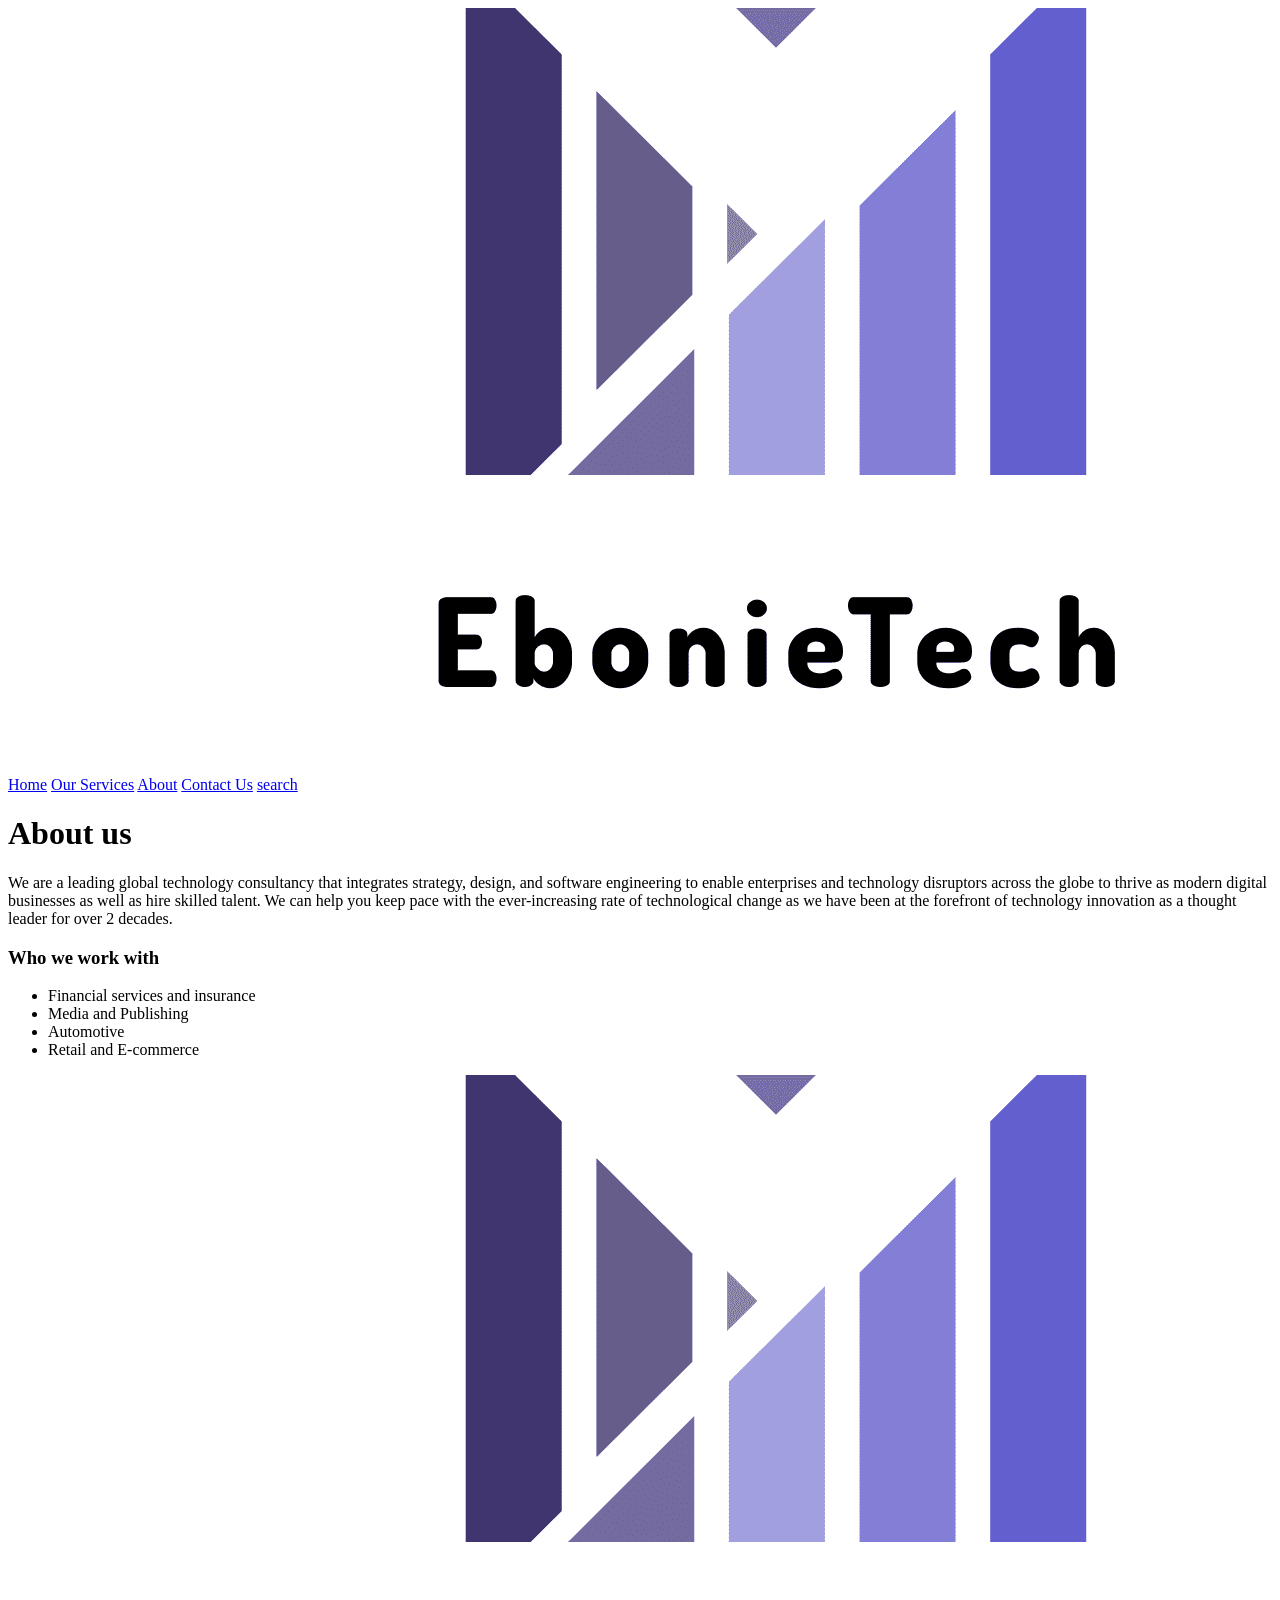
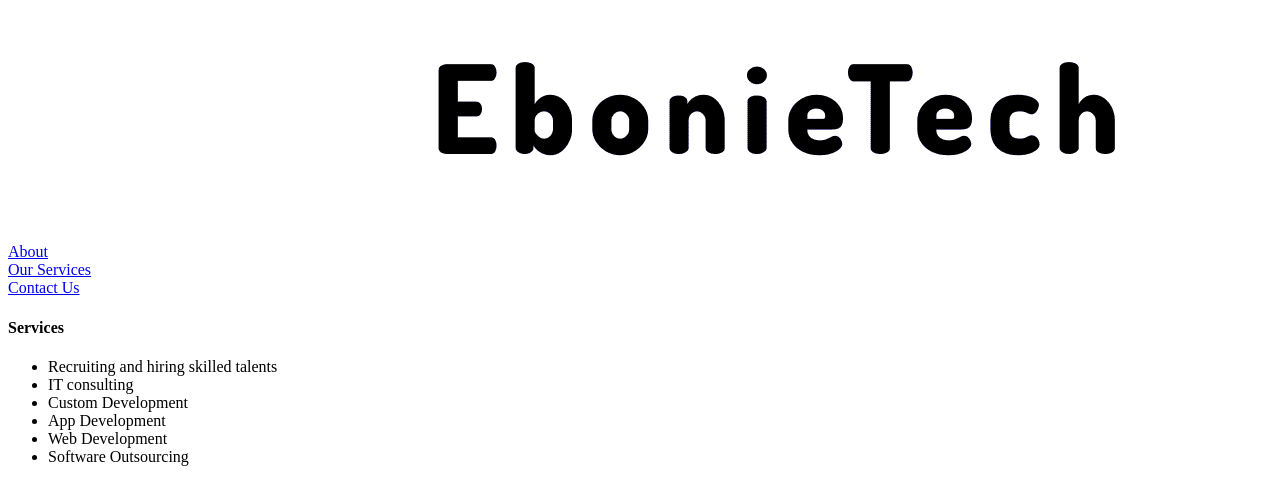
==== about.Html @ 0ead0690 "initial commit" ====
<html lang="en">
<head>
    <meta charset="UTF-8">
    <meta name="viewport" content="width=device-width, initial-scale=1.0">
    <title>Ebonie Tech</title>
    <link rel="icon" type="image/x-icon" href="images/favicon.png">
    <link rel="stylesheet" href="css/style.css">
    <link rel="stylesheet" href="css/nav-style.css">
</head>
<body>
    <nav class="navbar">

        <a href="index.html"><img src="images/linkedin_banner_image_1.png" alt="my-logo" class="logo"></a>
      <div class="container">
        <a href="index.html"><span>Home</span></a>
        <a href="Our-Services.Html"><span>Our Services</span></a>
        <a class="active" href="about.Html"><span>About</span></a>
        <a href="contact-us.HTml"><span>Contact Us</span></a>
        <a href="search.Html"><span>search</span></a>
      </div> 
    </nav> 
    <img src="" alt="">
    <div>
        <h1>About us</h1>
        We are a leading global technology consultancy that integrates strategy, design, and software engineering to enable enterprises and technology disruptors across the globe to thrive as modern digital businesses as well as hire skilled talent. We can help you keep pace with the ever-increasing rate of technological change as we have been at the forefront of technology innovation as a thought leader for over 2 decades.
        <h3>Who we work with</h3>
        <Ul>
            <li>Financial services and insurance</li>
            <li>Media and Publishing</li>
            <li>Automotive</li>
            <li>Retail and E-commerce</li>
        </Ul>
    </div>
    <footer>
        <div class="wrapper">
            <div class="item1">
                <a href="index.html"><img src="images/linkedin_banner_image_1.png" alt="my-logo" class="logo"></a>

            </div>
            <div class="item2">
             <a href="about.Html"><span>About</span></a><br>
             <a href="Our-Services.Html"><span>Our Services</span></a><br>
             <a href="contact-us.HTml"><span>Contact Us</span></a>
            </div>      
            <div class="item3">
                <h4>Services</h4>
                <Ul>
                    <li>Recruiting and hiring skilled talents</li>
                    <li>IT consulting</li>
                    <li>Custom Development</li>
                    <li>App Development</li>
                    <li>Web Development</li>
                    <li>Software Outsourcing</li>
                </Ul>
            <div>            
        </div>
    </footer>
</body>
</html>
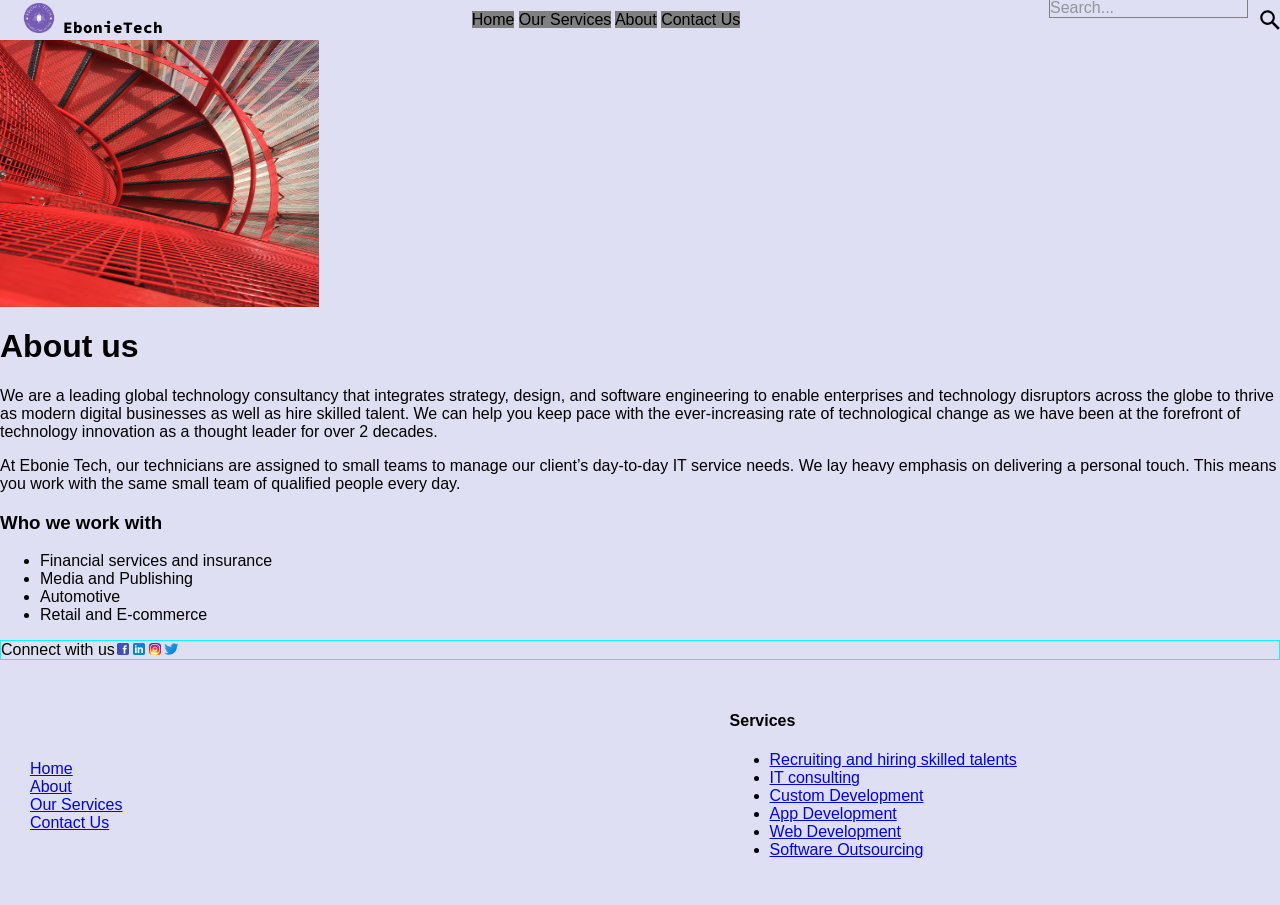
==== commit 0dfeb4fd: "add mobile menu" ====
--- a/about.Html
+++ b/about.Html
@@ -3,26 +3,36 @@
     <meta charset="UTF-8">
     <meta name="viewport" content="width=device-width, initial-scale=1.0">
     <title>Ebonie Tech</title>
-    <link rel="icon" type="image/x-icon" href="images/favicon.png">
-    <link rel="stylesheet" href="css/style.css">
-    <link rel="stylesheet" href="css/nav-style.css">
+    <link rel="icon" type="image/x-icon" href="images/logo.png">
+    <link rel="stylesheet" href="css/global.css">
+    <link rel="stylesheet" href="css/index.css">
+    <link rel="preconnect" href="https://fonts.googleapis.com"><link rel="preconnect" href="https://fonts.gstatic.com" crossorigin><link href="https://fonts.googleapis.com/css2?family=Kenia&family=Montserrat:wght@400;700&family=Source+Code+Pro:wght@700;800;900&display=swap" rel="stylesheet">
 </head>
 <body>
-    <nav class="navbar">
-
-        <a href="index.html"><img src="images/linkedin_banner_image_1.png" alt="my-logo" class="logo"></a>
-      <div class="container">
-        <a href="index.html"><span>Home</span></a>
-        <a href="Our-Services.Html"><span>Our Services</span></a>
-        <a class="active" href="about.Html"><span>About</span></a>
-        <a href="contact-us.HTml"><span>Contact Us</span></a>
-        <a href="search.Html"><span>search</span></a>
-      </div> 
+    <nav class="navbar">      
+        <div>
+            <a href="index.html"><img src="images/logo.png" alt="my-logo" class="logo"><span class="logo-text">EbonieTech</span></a>
+        </div>
+        <div class="topnav">
+         <a class="active" href="index.html"><span>Home</span></a>
+         <a href="Our-Services.html"><span>Our Services</span></a>
+         <a href="about.html"><span>About</span></a>
+         <a href="contact-us.html"><span>Contact Us</span></a>
+        </div>
+         <div class="search-bar">
+         <input type="search" id="query" name="q" placeholder="Search..."
+         aria-label="Search through the site content">
+         <button><svg viewBox="0 0 1024 1024"><path class="path1" d="M848.471 928l-263.059-263.059c-48.941 36.706-110.118 55.059-177.412 55.059-171.294 0-312-140.706-312-312s140.706-312 312-312c171.294 0 312 140.706 312 312 0 67.294-24.471 128.471-55.059 177.412l263.059 263.059-79.529 79.529zM189.623 408.078c0 121.364 97.091 218.455 218.455 218.455s218.455-97.091 218.455-218.455c0-121.364-103.159-218.455-218.455-218.455-121.364 0-218.455 97.091-218.455 218.455z"></path></svg></button> 
+        </div>
+         
     </nav> 
-    <img src="" alt="">
+    <img class="pic" src="images/crystal-yeomans-ohAiK2ueqEY-unsplash.jpg" alt="red spiral stairs">
     <div>
         <h1>About us</h1>
-        We are a leading global technology consultancy that integrates strategy, design, and software engineering to enable enterprises and technology disruptors across the globe to thrive as modern digital businesses as well as hire skilled talent. We can help you keep pace with the ever-increasing rate of technological change as we have been at the forefront of technology innovation as a thought leader for over 2 decades.
+       <p> We are a leading global technology consultancy that integrates strategy, design, and software engineering to enable enterprises and technology disruptors across the globe to thrive as modern digital businesses as well as hire skilled talent. We can help you keep pace with the ever-increasing rate of technological change as we have been at the forefront of technology innovation as a thought leader for over 2 decades.</p>
+        <p>
+            At Ebonie Tech, our technicians are assigned to small teams to manage our client’s day-to-day IT service needs. We lay heavy emphasis on delivering a personal touch. This means you work with the same small team of qualified people every day.
+         </p>
         <h3>Who we work with</h3>
         <Ul>
             <li>Financial services and insurance</li>
@@ -31,26 +41,31 @@
             <li>Retail and E-commerce</li>
         </Ul>
     </div>
-    <footer>
-        <div class="wrapper">
+    <div class="Connect">
+        Connect with us<br> 
+        <a href="https://www.facebook.com/"><img src="images/icons8-facebook-color-16.png"></a>
+       <a href="https://www.linkedin.com/"><img src="images/icons8-linkedin-color-16.png"></a>
+          <a href="https://www.instagram.com/"><img src="images/icons8-instagram-16.png"></a>
+          <a href="https://www.twitter.com/"><img src="images/icons8-twitter-16.png"></a>
+
+  </div>
+  <footer>
+        <div class="grid-container">
             <div class="item1">
-                <a href="index.html"><img src="images/linkedin_banner_image_1.png" alt="my-logo" class="logo"></a>
-
+                <a href="index.html">Home</a><br>
+                <a href="about.html"><span>About</span></a><br>
+                <a href="Our-Services.html"><span>Our Services</span></a><br>
+                <a href="contact-us.html"><span>Contact Us</span></a>                
             </div>
             <div class="item2">
-             <a href="about.Html"><span>About</span></a><br>
-             <a href="Our-Services.Html"><span>Our Services</span></a><br>
-             <a href="contact-us.HTml"><span>Contact Us</span></a>
-            </div>      
-            <div class="item3">
                 <h4>Services</h4>
                 <Ul>
-                    <li>Recruiting and hiring skilled talents</li>
-                    <li>IT consulting</li>
-                    <li>Custom Development</li>
-                    <li>App Development</li>
-                    <li>Web Development</li>
-                    <li>Software Outsourcing</li>
+                    <li><a href="Our-Services.html" >Recruiting and hiring skilled talents</a></li>
+                    <li><a href="Our-Services.html" >IT consulting</a></li>
+                    <li><a href="Our-Services.html" >Custom Development</a></li>
+                    <li><a href="Our-Services.html">App Development</a></li>
+                    <li><a href="Our-Services.html" >Web Development</a></li>
+                    <li><a href="Our-Services.html">Software Outsourcing</a></li>
                 </Ul>
             <div>            
         </div>
--- a/css/global.css
+++ b/css/global.css
@@ -0,0 +1,75 @@
+body{
+    margin: 0;
+  font-family: Arial, Helvetica, sans-serif;
+    background-color:#DEDFF2 ;
+    color: black;
+}
+
+nav {
+  display: flex;
+  width: 100%;
+  height: 10px;
+  justify-content: space-between;
+  align-items: center;
+  padding: 10px;
+  margin: 5px;
+  }
+
+nav > div > a {
+  text-decoration: none;  
+  color: inherit;  
+}
+.topnav > a {
+  background-color:grey;
+} 
+.topnav > a:hover{
+  background-color: #A29FE1;
+}
+.logo {
+  height: 30px;
+  width: auto;
+}
+
+.logo-text{
+  font-family: 'Source Code Pro', monospace;
+  font-weight: 800;
+  
+}
+.search-bar{
+  align-items: center;
+}
+
+/* #form{
+  width: 300px;
+  height: 44px;
+  border-radius: 5px;
+ align-items: center;
+} */
+
+div > input{
+  
+all: unset;
+border: 1px solid grey;
+float: left;
+width: 80%;
+
+}
+
+::placeholder{
+ 
+  opacity: 0.7;
+}
+button{
+  float: left;
+  padding: 10px;
+  all: unset;
+  cursor: pointer;
+  width: 44px;
+  height: 44px;
+}
+svg {  
+  fill: currentColor;
+  width: 24px;
+  height: 24px;
+  padding: 10px;
+} 
--- a/css/index.css
+++ b/css/index.css
@@ -0,0 +1,50 @@
+.grid-container{
+    display: grid;
+    padding: 10px;
+    margin: 20px;
+    position: relative;
+    grid-template-areas: 'first second';
+
+}
+.item1{
+    grid-area: first;
+    position: absolute;
+    padding-top: 70px;
+    justify-content: center;
+    
+}
+
+.item2{
+    grid-area: third;
+    align-items: center;
+}
+.connect > a{
+  text-align: center;
+}
+.connect{
+    display: flex;
+    border: 1px solid aqua;
+}
+.article{
+    display: grid;
+    grid-gap: 20px;
+    padding: 10px;
+    margin: 8px;
+    grid-template-areas: 'left right';
+}
+.article1{
+    grid-area: left;
+}
+.article2{
+    grid-area: right;
+}
+.content{
+
+    display: flex;
+    flex-wrap: wrap;    
+    background-color: #A29FE1;
+}
+.pic{
+    width: 319px;
+    height: 267px;
+}
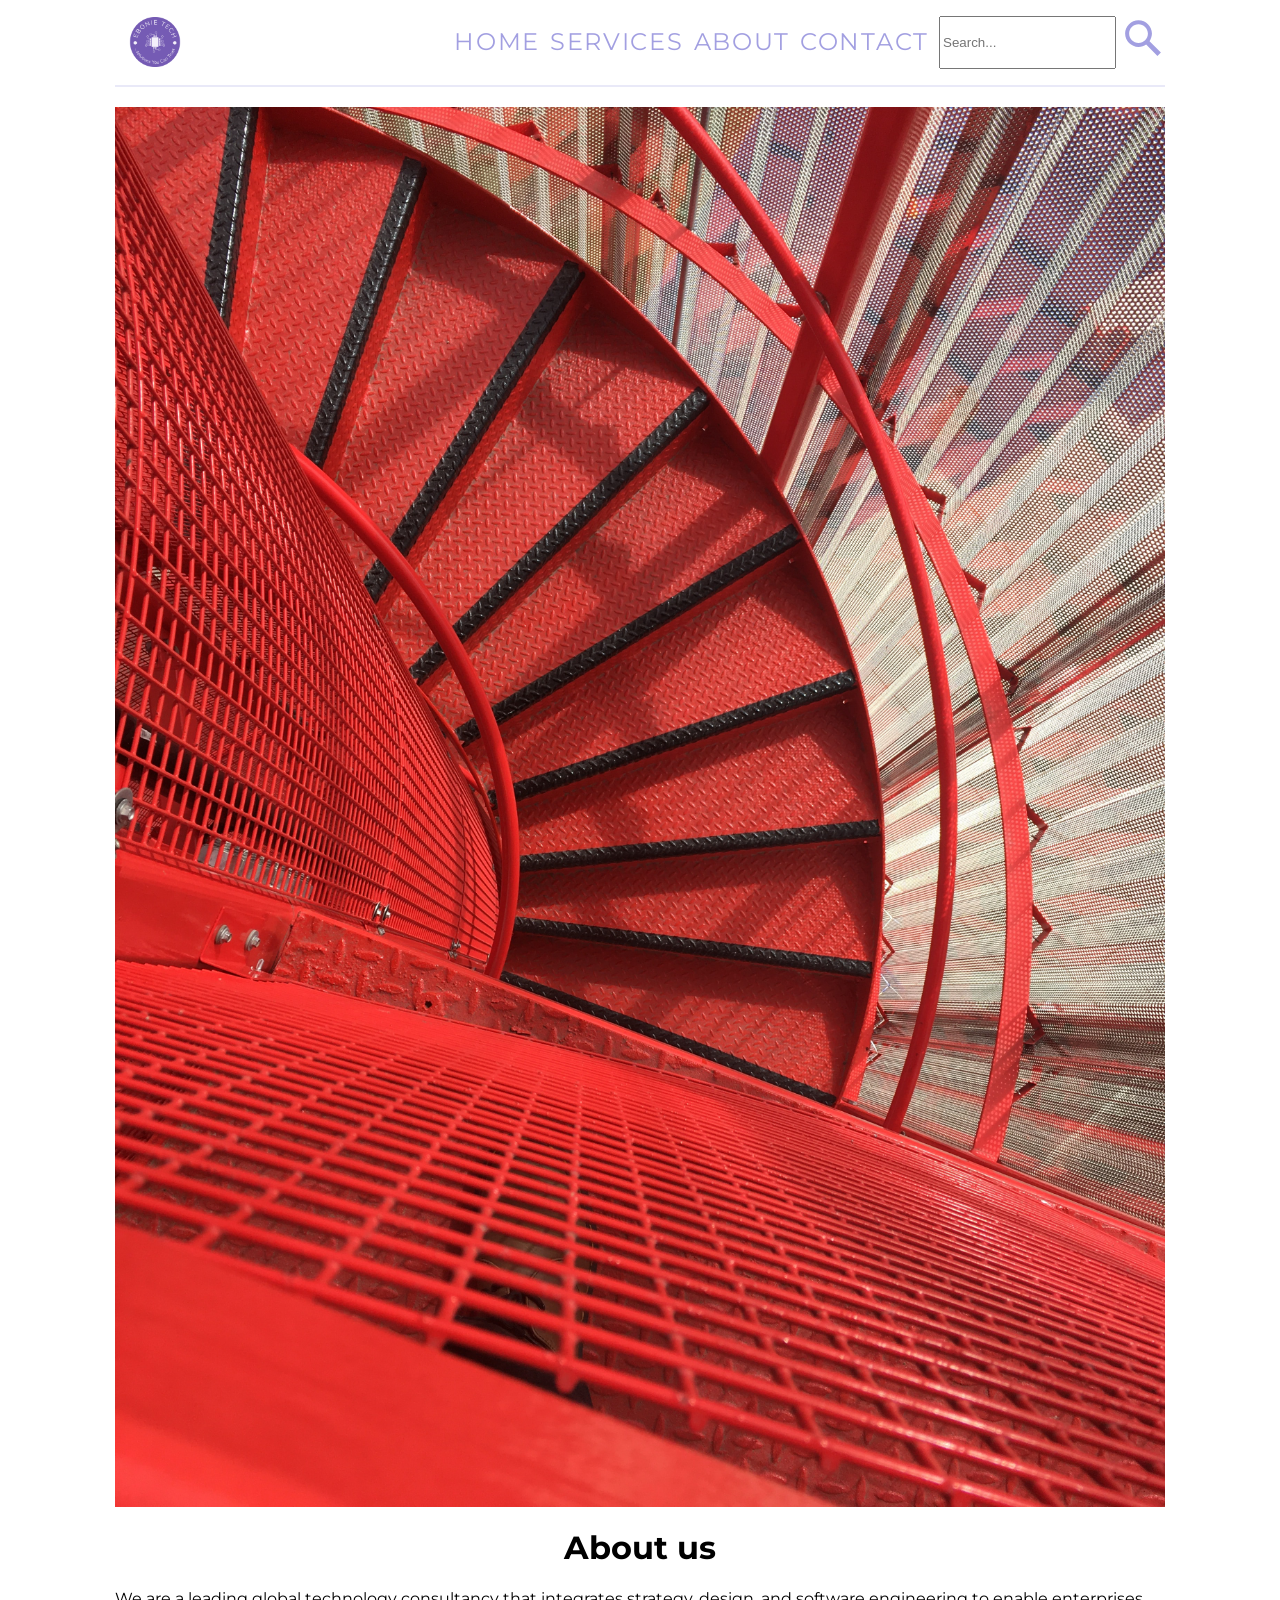
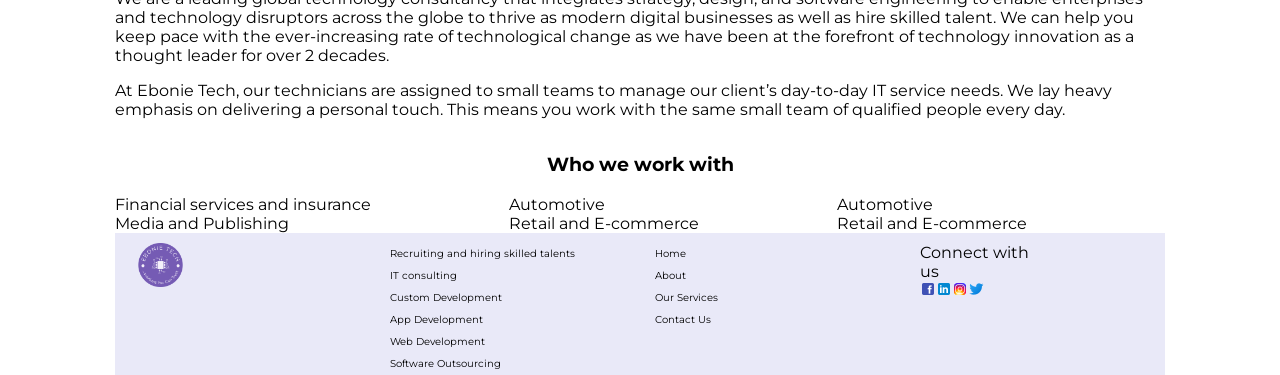
==== commit e5bcc805: "Implemented all pages except contact" ====
--- a/about.Html
+++ b/about.Html
@@ -4,71 +4,93 @@
     <meta name="viewport" content="width=device-width, initial-scale=1.0">
     <title>Ebonie Tech</title>
     <link rel="icon" type="image/x-icon" href="images/logo.png">
-    <link rel="stylesheet" href="css/global.css">
-    <link rel="stylesheet" href="css/index.css">
+    <link rel="stylesheet" href="css/global1.css">
+    <link rel="stylesheet" href="css/about.css">
+    <script src="script/hamburger.js" defer></script>
     <link rel="preconnect" href="https://fonts.googleapis.com"><link rel="preconnect" href="https://fonts.gstatic.com" crossorigin><link href="https://fonts.googleapis.com/css2?family=Kenia&family=Montserrat:wght@400;700&family=Source+Code+Pro:wght@700;800;900&display=swap" rel="stylesheet">
 </head>
 <body>
-    <nav class="navbar">      
-        <div>
-            <a href="index.html"><img src="images/logo.png" alt="my-logo" class="logo"><span class="logo-text">EbonieTech</span></a>
-        </div>
-        <div class="topnav">
-         <a class="active" href="index.html"><span>Home</span></a>
-         <a href="Our-Services.html"><span>Our Services</span></a>
-         <a href="about.html"><span>About</span></a>
-         <a href="contact-us.html"><span>Contact Us</span></a>
-        </div>
-         <div class="search-bar">
-         <input type="search" id="query" name="q" placeholder="Search..."
-         aria-label="Search through the site content">
-         <button><svg viewBox="0 0 1024 1024"><path class="path1" d="M848.471 928l-263.059-263.059c-48.941 36.706-110.118 55.059-177.412 55.059-171.294 0-312-140.706-312-312s140.706-312 312-312c171.294 0 312 140.706 312 312 0 67.294-24.471 128.471-55.059 177.412l263.059 263.059-79.529 79.529zM189.623 408.078c0 121.364 97.091 218.455 218.455 218.455s218.455-97.091 218.455-218.455c0-121.364-103.159-218.455-218.455-218.455-121.364 0-218.455 97.091-218.455 218.455z"></path></svg></button> 
-        </div>
-         
-    </nav> 
+        <div class="hamburger-icon" id="icon">
+            <div class="icon-1" id="a"></div>
+            <div class="icon-2" id="b"></div>
+            <div class="icon-3" id="c"></div>
+            <div class="clear"></div>
+          </div>
+        <nav id="navbar">  
+            <div>
+                <a href="index.html"><img src="images/logo.png" alt="my-logo" class="logo"></a>
+            </div>   
+            <ul>
+                <li><a class="active" href="index.html"><span>Home</span></a></li>
+                <li><a href="Our-Services.html"><span>Services</span></a></li>
+                <li><a href="about.html"><span>About</span></a></li>
+                <li><a href="contact-us.html"><span>Contact</span></a></li>
+                <li class="search-bar">
+                    <input type="search" id="query" name="q" placeholder="Search..."
+                    aria-label="Search through the site content">
+                    <button class="btn-search"><svg  viewBox="0 0 1024 1024"><path class="svg-search" d="M848.471 928l-263.059-263.059c-48.941 36.706-110.118 55.059-177.412 55.059-171.294 0-312-140.706-312-312s140.706-312 312-312c171.294 0 312 140.706 312 312 0 67.294-24.471 128.471-55.059 177.412l263.059 263.059-79.529 79.529zM189.623 408.078c0 121.364 97.091 218.455 218.455 218.455s218.455-97.091 218.455-218.455c0-121.364-103.159-218.455-218.455-218.455-121.364 0-218.455 97.091-218.455 218.455z"></path></svg></button> 
+                   </li>
+              </ul>
+    
+        
+        </nav> 
+        <div class="dark-blue" id="blue"></div>
     <img class="pic" src="images/crystal-yeomans-ohAiK2ueqEY-unsplash.jpg" alt="red spiral stairs">
-    <div>
+    <main>
         <h1>About us</h1>
        <p> We are a leading global technology consultancy that integrates strategy, design, and software engineering to enable enterprises and technology disruptors across the globe to thrive as modern digital businesses as well as hire skilled talent. We can help you keep pace with the ever-increasing rate of technological change as we have been at the forefront of technology innovation as a thought leader for over 2 decades.</p>
         <p>
             At Ebonie Tech, our technicians are assigned to small teams to manage our client’s day-to-day IT service needs. We lay heavy emphasis on delivering a personal touch. This means you work with the same small team of qualified people every day.
          </p>
-        <h3>Who we work with</h3>
-        <Ul>
-            <li>Financial services and insurance</li>
-            <li>Media and Publishing</li>
-            <li>Automotive</li>
-            <li>Retail and E-commerce</li>
-        </Ul>
+       <div class="clients">
+        <h3 class="clients-h3">Who we work with</h3>
+       <div class="clients-col-1">
+            <span>Financial services and insurance</span>
+            <span>Media and Publishing</span>
+            
+       </div>
+       <div class="clients-col-2">
+        <span>Automotive</span>
+        <span>Retail and E-commerce</span>
+       </div>
+       <div class="clients-col-3">
+        <span>Automotive</span>
+        <span>Retail and E-commerce</span>
+       </div>
+       </div>
+    </main>
+  
+  <footer>
+    <div>
+     <a href="index.html"><img src="images/logo.png" alt="my-logo" class="footer-logo"></a>
     </div>
-    <div class="Connect">
-        Connect with us<br> 
-        <a href="https://www.facebook.com/"><img src="images/icons8-facebook-color-16.png"></a>
-       <a href="https://www.linkedin.com/"><img src="images/icons8-linkedin-color-16.png"></a>
-          <a href="https://www.instagram.com/"><img src="images/icons8-instagram-16.png"></a>
-          <a href="https://www.twitter.com/"><img src="images/icons8-twitter-16.png"></a>
+     <div class="left">
+       
+         
+         <a href="Our-Services.html" >Recruiting and hiring skilled talents</a>
+             <a href="Our-Services.html" >IT consulting</a>
+             <a href="Our-Services.html" >Custom Development</a>
+             <a href="Our-Services.html">App Development</a>
+             <a href="Our-Services.html" >Web Development</a>
+             <a href="Our-Services.html">Software Outsourcing</a>
+     </div>
+     <div class="right">
+         <a href="index.html">Home</a>
+         <a href="about.html"><span>About</span></a>
+         <a href="Our-Services.html"><span>Our Services</span></a>
+         <a href="contact-us.html"><span>Contact Us</span></a> 
+         
+           
+     </div> 
+     <div class="connect">
+         <div>Connect with us</div> 
+         <div class="socials"><a href="https://www.facebook.com/"><img src="images/icons8-facebook-color-16.png"></a>
+           <a href="https://www.linkedin.com/"><img src="images/icons8-linkedin-color-16.png"></a>
+              <a href="https://www.instagram.com/"><img src="images/icons8-instagram-16.png"></a>
+              <a href="https://www.twitter.com/"><img src="images/icons8-twitter-16.png"></a></div>
+       
+     </div>     
 
-  </div>
-  <footer>
-        <div class="grid-container">
-            <div class="item1">
-                <a href="index.html">Home</a><br>
-                <a href="about.html"><span>About</span></a><br>
-                <a href="Our-Services.html"><span>Our Services</span></a><br>
-                <a href="contact-us.html"><span>Contact Us</span></a>                
-            </div>
-            <div class="item2">
-                <h4>Services</h4>
-                <Ul>
-                    <li><a href="Our-Services.html" >Recruiting and hiring skilled talents</a></li>
-                    <li><a href="Our-Services.html" >IT consulting</a></li>
-                    <li><a href="Our-Services.html" >Custom Development</a></li>
-                    <li><a href="Our-Services.html">App Development</a></li>
-                    <li><a href="Our-Services.html" >Web Development</a></li>
-                    <li><a href="Our-Services.html">Software Outsourcing</a></li>
-                </Ul>
-            <div>            
-        </div>
-    </footer>
+</footer>
 </body>
 </html>
--- a/css/global1.css
+++ b/css/global1.css
@@ -0,0 +1,338 @@
+
+
+@import url(https://fonts.googleapis.com/css?family=Montserrat:400,700);
+body {
+  font-family: "montserrat", roboto;
+  max-width: 1050px;
+  overflow-x: hidden;
+  margin: auto;
+ 
+}
+
+.btn-search{
+  float: left;
+  padding: 10px;
+  all: unset;
+  cursor: pointer;
+  width: 44px;
+  height: 44px;
+}
+.svg-search {  
+  fill: currentColor;
+  width: 24px;
+  height: 24px;
+  padding: 10px;
+} 
+
+header {
+  width: 100%;
+}
+
+.icon-1, .icon-2, .icon-3 {
+  position: absolute;
+  left: 25%;
+  top: 50%;
+  width: 32px;
+  height: 3px;
+  background-color: black;
+  transition: all 400ms cubic-bezier(0.84, 0.06, 0.52, 1.8);
+}
+
+.icon-1 {
+  transform: translateY(-8px);
+  animation-delay: 100ms;
+}
+
+.icon-3 {
+  transform: translateY(8px);
+  animation-delay: 250ms;
+}
+
+.hamburger-icon {
+  position: absolute;
+  height: 60px;
+  width: 60px;
+  top: 5%;
+  left: 3%;
+  z-index: 1000;
+  cursor: pointer;
+  border-radius: 50%;
+  transition: all 0.2s ease-in-out;
+  background: rgba(255, 255, 255, 0.2);
+}
+.hamburger-icon:hover {
+  transform: scale(1.2);
+  box-shadow: 0px 0px 30px rgba(0, 0, 0, 0.1);
+}
+
+.icon-1.a {
+  transform: rotate(40deg);
+}
+
+.icon-3.b {
+  transform: rotate(-40deg);
+}
+
+.icon-2.c {
+  opacity: 0;
+}
+
+.clear {
+  clear: both;
+}
+
+@keyframes slideIn {
+  0% {
+    width: 0%;
+    opacity: 0;
+  }
+  100% {
+    width: 50%;
+    opacity: 1;
+  }
+}
+nav {
+  background: #ffff;
+}
+
+
+nav ul li {
+  list-style: none;
+  font-size: 24px;
+  color: #A29FE1;
+  line-height: 2.2;
+  text-transform: uppercase;
+  letter-spacing: 1.7px;
+}
+
+nav ul li a {
+  text-decoration: none;
+  color: inherit;
+}
+
+
+.dark-blue {
+  position: absolute;
+  top: 0;
+  left: 0;
+  background: #64B5F6;
+  height: 100%;
+  width: 0%;
+  transition: all 500ms cubic-bezier(0.62, 0.04, 0.3, 1.8);
+  transition-delay: 50ms;
+  z-index: 5;
+  opacity: 1;
+}
+
+.dark-blue.slide {
+  width: 50%;
+  opacity: 1;
+}
+
+@keyframes shotup {
+  0% {
+    transform: translateY(300%);
+    opacity: 0;
+  }
+  90% {
+    transform: translateY(-50px);
+  }
+  100% {
+    transform: translateY(0%);
+    opacity: 1;
+  }
+}
+
+a:hover{
+  color: #8682d8;
+}
+
+@media only screen and (max-width:769px){
+  body {
+    background: #A29FE1;
+  }
+  footer{
+    display: flex;
+    flex-direction: column;
+    gap: 10px;
+  }
+ footer  .right{
+    display: none;
+  }
+  footer div {
+    display: flex;
+    flex-direction: column;
+    align-items: center;
+  }
+
+  footer div a {
+    text-decoration: none;
+    list-style: none;
+     font-size: 0.9rem;
+     color: black;
+     line-height: 2.2;
+   }
+
+   .socials {
+    display: flex;
+    flex-direction: row;
+   }
+  
+  .search-bar{
+    display: none;
+  }
+  .content {
+    width: 100%;
+    text-align: center;
+    margin-top: 15%;
+  }
+  .content h1 {
+    font-size: 70px;
+    animation: shotup 600ms ease-in-out;
+    animation-delay: 300ms;
+  }
+  
+  header {
+    width: 100%;
+    overflow: auto;
+  }
+  nav ul {
+    margin: 0;
+    position: absolute;
+    top: 30%;
+    left: 10%;
+  }
+  .logo {
+    display: none;
+  }
+  nav {
+    background: #ffff;
+    position: absolute;
+    top: 0;
+    left: 0;
+    height: 100%;
+    width: 0%;
+    z-index: 10;
+    opacity: 0;
+    transition: all 600ms cubic-bezier(0.62, 0.04, 0.3, 1.56);
+    transition-delay: 100ms;
+  }
+  nav.show {
+    width: 60%;
+    opacity: 1;
+  }
+  .footer-logo {
+    display: none;
+  }
+  footer {
+    background-color: #ffff;
+  }
+  
+}
+
+@media only screen and (min-width:769px){
+ .hamburger-icon,.dark-blue,.dark-blue.slide {
+  display: none;
+ }
+
+ nav{
+  display: flex;
+  justify-content: space-between;
+  width: 100%;
+  height: fit-content;
+  opacity: 1;
+  align-items: center;
+  border-bottom: 2px solid  #e9e9f8;
+  margin-bottom: 20px;
+ }
+ nav ul {
+  display: flex;
+  gap: 10px;
+
+
+ }
+ .logo{
+  height: 50px;
+  width: auto;
+}
+
+
+.content {
+  display: flex;
+  align-items: center;
+  justify-content: center;
+  flex-direction: column;
+  background:#e9e9f8;
+  height: 40%;
+}
+
+footer{
+  display: flex;
+  gap: 30px;;
+  background:#e9e9f8;
+  padding-top: 10px;
+  padding-left: 10px;
+  padding-right: 10px;
+  padding-bottom: 0px;
+
+
+  
+  
+}
+
+footer div {
+  display : flex;
+  flex-direction: column;
+  width: 50%;
+}
+footer div a {
+ text-decoration: none;
+ list-style: none;
+  font-size: 10px;
+  color: black;
+  line-height: 2.2;
+  
+ 
+}
+
+.footer-logo {
+  width: 30%;
+  height: auto;
+}
+
+.socials {
+  display: flex;
+  flex-direction: row;
+}
+
+.page-divider {
+  min-height: 30%;
+
+}
+.search-bar{
+  display: flex;
+  gap: 5px;
+}
+}
+
+@media only screen and (max-width:769px){
+  .pic{
+      display: none;
+  }
+  body {
+      padding-top: 10%
+  }
+  main {
+      margin-top: 10%;
+      padding: 20px;
+  }
+ 
+}
+
+@media only screen and (min-width:769px){
+  .pic {
+      max-width: 100%;
+      height: auto;
+  }
+
+}
--- a/css/about.css
+++ b/css/about.css
@@ -0,0 +1,34 @@
+h1 {
+    width: 100%;
+    text-align: center;
+}
+
+.clients {
+    display: grid;
+    grid-template-areas: "title title title"
+        "col1 col2 col3";
+}
+
+.clients-h3 {
+    grid-area: title;
+    text-align: center;
+    width: 100%;
+}
+
+.clients-col-1 {
+    grid-area: col1;
+}
+
+.clients-col-2 {
+    grid-area: col2;
+}
+
+.clients-col-3 {
+    grid-area: col3;
+}
+
+
+.clients>div {
+    display: flex;
+    flex-direction: column;
+}
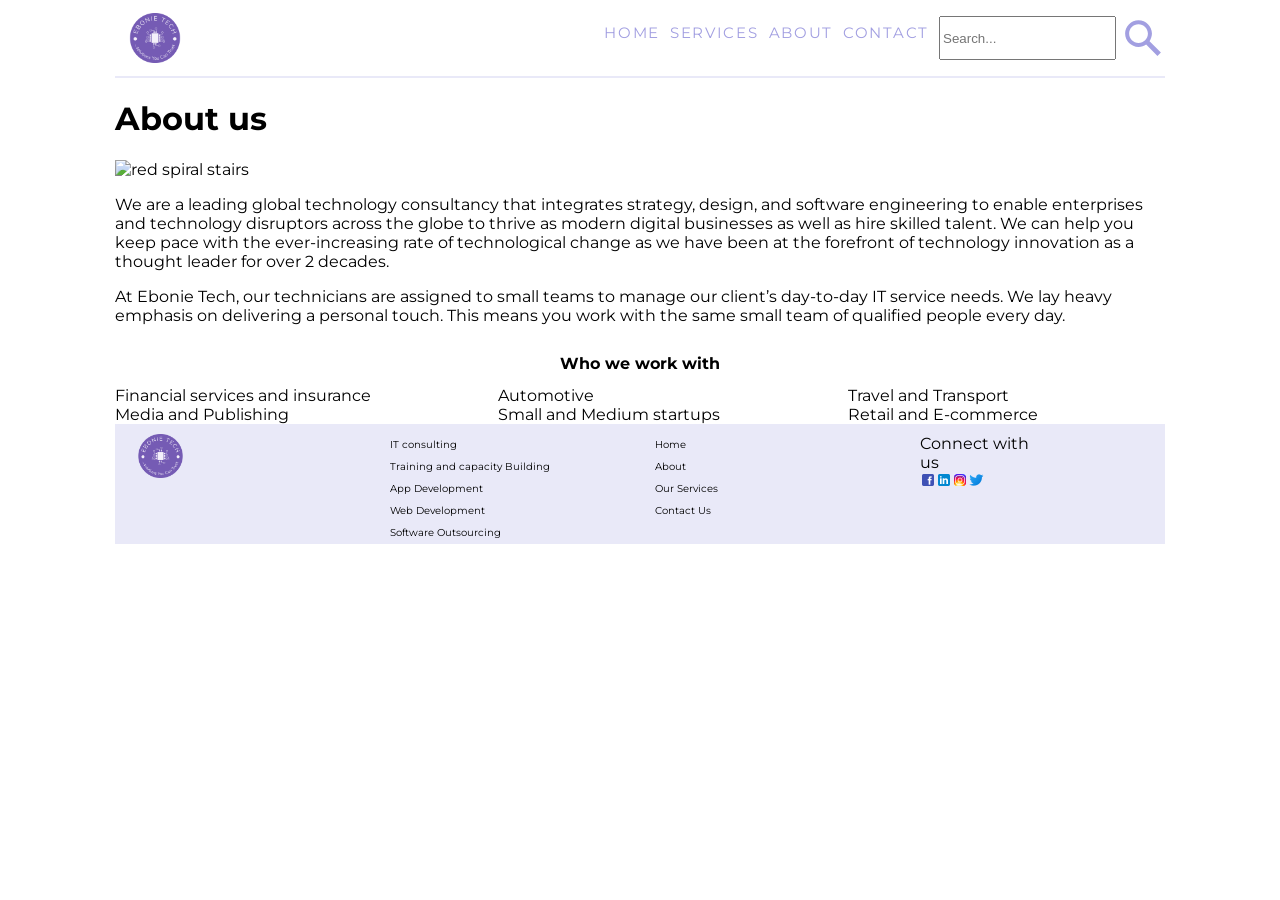
==== commit dd44cacf: "edited and ready for submission" ====
--- a/about.Html
+++ b/about.Html
@@ -34,16 +34,17 @@
     
         
         </nav> 
+        <h1>About us</h1>
         <div class="dark-blue" id="blue"></div>
-    <img class="pic" src="images/crystal-yeomans-ohAiK2ueqEY-unsplash.jpg" alt="red spiral stairs">
+    <img class="pic" src="images/pexels-fauxels-3184339.jpg" alt="red spiral stairs">
     <main>
-        <h1>About us</h1>
+        
        <p> We are a leading global technology consultancy that integrates strategy, design, and software engineering to enable enterprises and technology disruptors across the globe to thrive as modern digital businesses as well as hire skilled talent. We can help you keep pace with the ever-increasing rate of technological change as we have been at the forefront of technology innovation as a thought leader for over 2 decades.</p>
         <p>
             At Ebonie Tech, our technicians are assigned to small teams to manage our client’s day-to-day IT service needs. We lay heavy emphasis on delivering a personal touch. This means you work with the same small team of qualified people every day.
          </p>
        <div class="clients">
-        <h3 class="clients-h3">Who we work with</h3>
+        <h2 class="clients-h3">Who we work with</h2>
        <div class="clients-col-1">
             <span>Financial services and insurance</span>
             <span>Media and Publishing</span>
@@ -51,10 +52,10 @@
        </div>
        <div class="clients-col-2">
         <span>Automotive</span>
-        <span>Retail and E-commerce</span>
+        <span>Small and Medium startups</span>
        </div>
        <div class="clients-col-3">
-        <span>Automotive</span>
+        <span>Travel and Transport</span>
         <span>Retail and E-commerce</span>
        </div>
        </div>
@@ -67,12 +68,11 @@
      <div class="left">
        
          
-         <a href="Our-Services.html" >Recruiting and hiring skilled talents</a>
-             <a href="Our-Services.html" >IT consulting</a>
-             <a href="Our-Services.html" >Custom Development</a>
-             <a href="Our-Services.html">App Development</a>
-             <a href="Our-Services.html" >Web Development</a>
-             <a href="Our-Services.html">Software Outsourcing</a>
+        <a href="Our-Services.html#item3">IT consulting</a>
+                <a href="Our-Services.html#item5">Training and capacity Building</a>
+                <a href="Our-Services.html#item1">App Development</a>
+                <a href="Our-Services.html#item2">Web Development</a>
+                <a href="Our-Services.html#item4">Software Outsourcing</a>
      </div>
      <div class="right">
          <a href="index.html">Home</a>
--- a/css/global1.css
+++ b/css/global1.css
@@ -1,3 +1,4 @@
+
 
 
 @import url(https://fonts.googleapis.com/css?family=Montserrat:400,700);
@@ -98,11 +99,12 @@
 
 nav ul li {
   list-style: none;
-  font-size: 24px;
+  font-size: 15px;
   color: #A29FE1;
   line-height: 2.2;
   text-transform: uppercase;
   letter-spacing: 1.7px;
+  
 }
 
 nav ul li a {
@@ -263,7 +265,7 @@
   justify-content: center;
   flex-direction: column;
   background:#e9e9f8;
-  height: 40%;
+  height: 20%;
 }
 
 footer{
@@ -305,10 +307,7 @@
   flex-direction: row;
 }
 
-.page-divider {
-  min-height: 30%;
-
-}
+
 .search-bar{
   display: flex;
   gap: 5px;
--- a/css/about.css
+++ b/css/about.css
@@ -1,6 +1,6 @@
 h1 {
     width: 100%;
-    text-align: center;
+    
 }
 
 .clients {
@@ -13,6 +13,7 @@
     grid-area: title;
     text-align: center;
     width: 100%;
+    font-size: inherit;
 }
 
 .clients-col-1 {
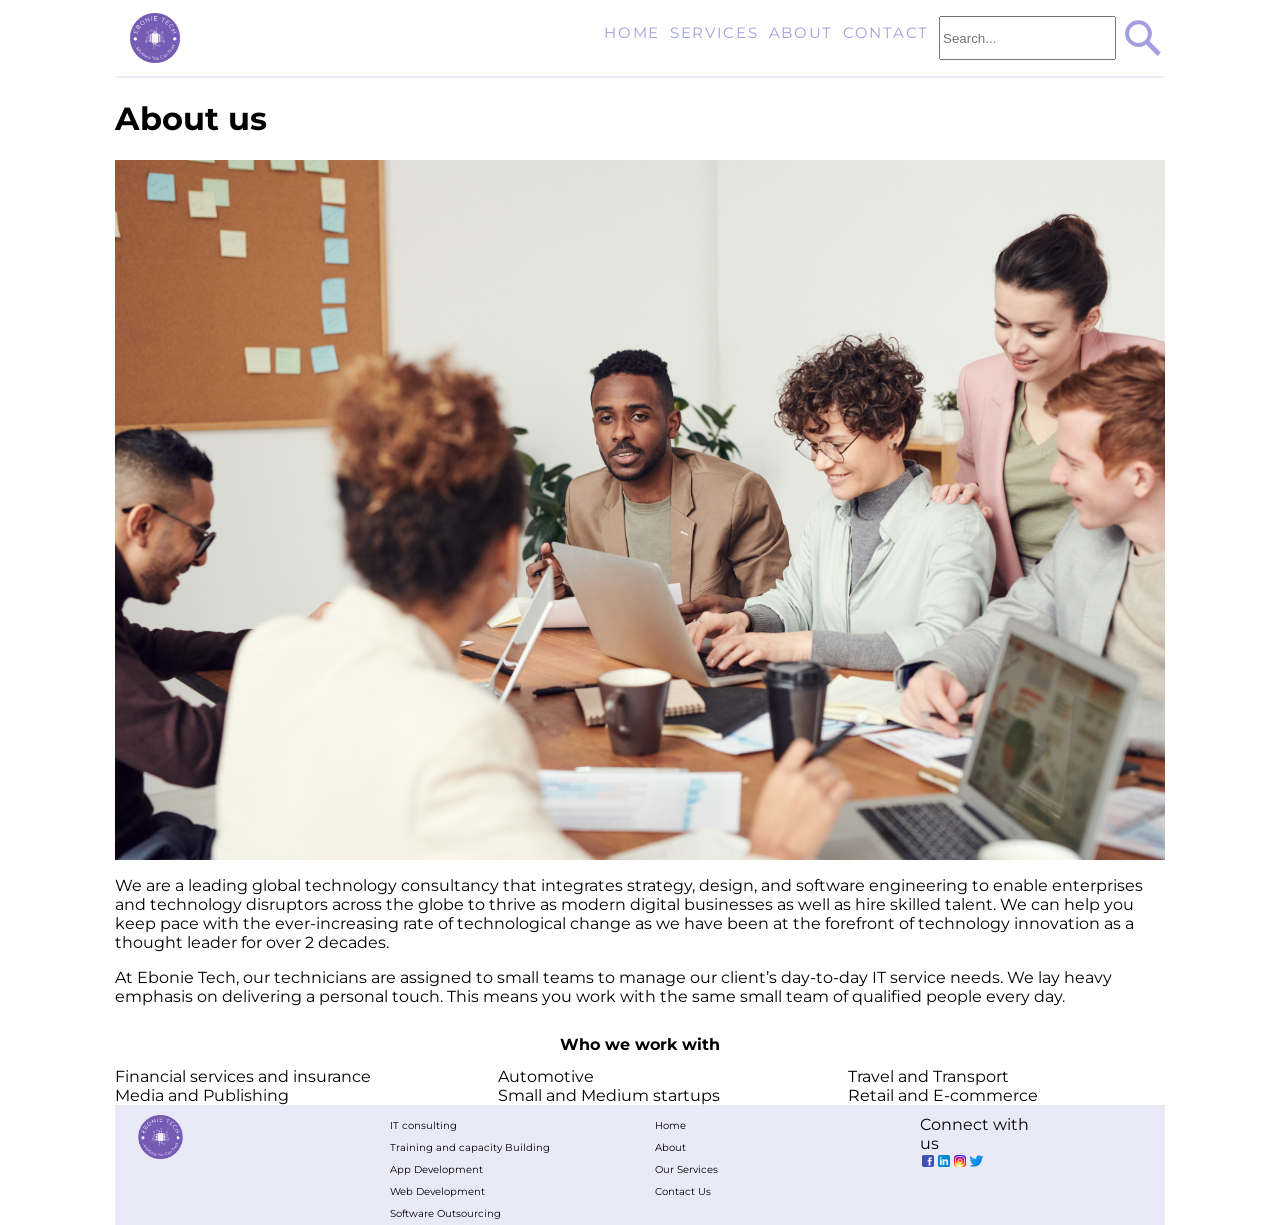
==== commit 3c2f6c5f: "final commit" ====
--- a/about.Html
+++ b/about.Html
@@ -5,8 +5,7 @@
     <title>Ebonie Tech</title>
     <link rel="icon" type="image/x-icon" href="images/logo.png">
     <link rel="stylesheet" href="css/global1.css">
-    <link rel="stylesheet" href="css/about.css">
-    <script src="script/hamburger.js" defer></script>
+    <link rel="stylesheet" href="css/about.css">    
     <link rel="preconnect" href="https://fonts.googleapis.com"><link rel="preconnect" href="https://fonts.gstatic.com" crossorigin><link href="https://fonts.googleapis.com/css2?family=Kenia&family=Montserrat:wght@400;700&family=Source+Code+Pro:wght@700;800;900&display=swap" rel="stylesheet">
 </head>
 <body>
@@ -92,5 +91,6 @@
      </div>     
 
 </footer>
+<script src="script/hamburger.js"></script>
 </body>
 </html>
